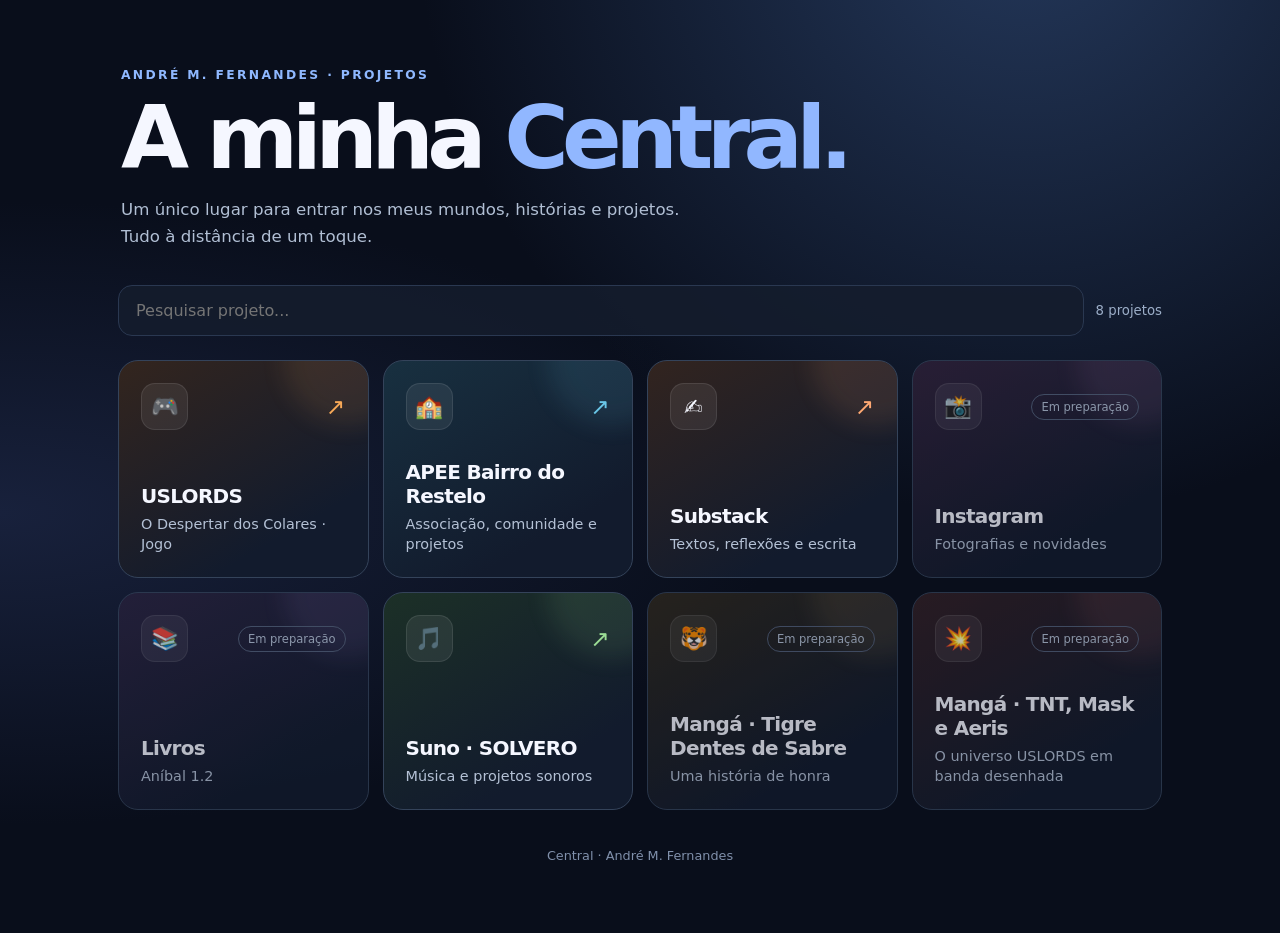
==== index.html @ 6c643849 "Criar página Central responsiva com oito projetos" ====
<!doctype html>
<html lang="pt-PT"><head><meta charset="utf-8"><meta name="viewport" content="width=device-width,initial-scale=1,viewport-fit=cover"><meta name="theme-color" content="#0b1020"><meta name="description" content="Central de projetos criativos de André M. Fernandes"><title>Central — André M. Fernandes</title>
<style>
:root{color-scheme:dark;--bg:#090e1b;--card:#141d30;--stroke:#2a3851;--text:#f5f7ff;--muted:#9caec8}*{box-sizing:border-box}html{scroll-behavior:smooth}body{margin:0;background:radial-gradient(ellipse at 80% -10%,#24385b 0,transparent 42%),radial-gradient(ellipse at 0% 55%,#18213c 0,transparent 43%),var(--bg);color:var(--text);font-family:system-ui,-apple-system,'Segoe UI',sans-serif;min-height:100vh}main{max-width:1080px;margin:auto;padding:clamp(24px,5vw,56px) 18px 70px}.eyebrow{color:#8fb8ff;font-weight:750;font-size:.77rem;letter-spacing:.19em;text-transform:uppercase}header{padding:12px 3px 27px}h1{font-size:clamp(3rem,9vw,5.5rem);letter-spacing:-.075em;line-height:1;margin:12px 0 15px}header p{max-width:560px;color:#b1bfd4;line-height:1.6;margin:0;font-size:1.04rem}.bar{display:flex;align-items:center;gap:12px;flex-wrap:wrap;margin:8px 0 24px}.search{flex:1;min-width:190px;border:1px solid var(--stroke);background:#141d2dd9;border-radius:14px;color:var(--text);padding:15px 17px;font:inherit;outline:none}.search:focus{border-color:#8fb8ff;box-shadow:0 0 0 3px #8fb8ff22}.count{font-size:.83rem;color:var(--muted)}.grid{display:grid;grid-template-columns:repeat(2,minmax(0,1fr));gap:14px}.tile{position:relative;display:flex;min-height:185px;flex-direction:column;justify-content:space-between;gap:23px;text-decoration:none;color:inherit;background:linear-gradient(150deg,var(--tint,#18263d),#121b2d 75%);border:1px solid #34435a;border-radius:20px;padding:22px;transition:transform .18s,border-color .18s,box-shadow .18s;overflow:hidden}.tile:before{content:"";position:absolute;width:130px;height:130px;border-radius:50%;right:-45px;top:-65px;background:var(--accent,#8fb8ff);opacity:.1;filter:blur(12px)}a.tile:hover,a.tile:focus-visible{transform:translateY(-3px);border-color:var(--accent,#8fb8ff);box-shadow:0 15px 36px #0004;outline:none}.top,.bottom{display:flex;align-items:center;justify-content:space-between;gap:10px;position:relative}.symbol{display:grid;place-items:center;width:47px;height:47px;background:#ffffff12;border:1px solid #ffffff18;border-radius:14px;font-size:1.4rem}.arrow{color:var(--accent,#9bb9ff);font-size:1.45rem}.name{font-size:1.25rem;font-weight:780;letter-spacing:-.035em;margin:0 0 6px}.desc{color:#b4c1d5;font-size:.9rem;line-height:1.45;margin:0}.tag{font-size:.72rem;color:#b7c4d8;border:1px solid #536079;border-radius:100px;padding:5px 9px;white-space:nowrap}.disabled{opacity:.74;cursor:default}.disabled .arrow{font-size:.74rem;color:#b7c4d8}.empty{padding:35px;text-align:center;color:var(--muted)}footer{color:#8090ab;font-size:.8rem;text-align:center;margin-top:38px}a{touch-action:manipulation}@media(min-width:850px){.grid{grid-template-columns:repeat(4,minmax(0,1fr))}.tile{min-height:218px}}@media(max-width:520px){.grid{grid-template-columns:1fr;gap:11px}.tile{min-height:128px;padding:18px;gap:15px}.top .symbol{width:41px;height:41px}.name{font-size:1.15rem}header{padding-bottom:23px}}@media(prefers-reduced-motion:reduce){*,*:before,*:after{transition:none!important;scroll-behavior:auto!important}}
</style></head><body><main><header><div class="eyebrow">André M. Fernandes · Projetos</div><h1>A minha <span style="color:#91b7ff">Central.</span></h1><p>Um único lugar para entrar nos meus mundos, histórias e projetos. Tudo à distância de um toque.</p></header><div class="bar"><input class="search" id="search" type="search" placeholder="Pesquisar projeto..." aria-label="Pesquisar projeto"><span class="count" id="count">8 projetos</span></div><section class="grid" id="grid" aria-label="Projetos">
<a class="tile" style="--accent:#f7a958;--tint:#33251e" href="https://xtvback.github.io/uslords-one-line/" target="_blank" rel="noopener noreferrer" data-search="uslords jogo despertar colares"><div class="top"><span class="symbol" aria-hidden="true">🎮</span><span class="arrow" aria-hidden="true">↗</span></div><div><h2 class="name">USLORDS</h2><p class="desc">O Despertar dos Colares · Jogo</p></div></a>
<a class="tile" style="--accent:#69c6e7;--tint:#183040" href="https://apeebairrodorestelo.com/entrada/" target="_blank" rel="noopener noreferrer" data-search="apee bairro restelo associacao escola"><div class="top"><span class="symbol" aria-hidden="true">🏫</span><span class="arrow" aria-hidden="true">↗</span></div><div><h2 class="name">APEE Bairro do Restelo</h2><p class="desc">Associação, comunidade e projetos</p></div></a>
<a class="tile" style="--accent:#ffa973;--tint:#32241f" href="https://substack.com/@andrfernandes1" target="_blank" rel="noopener noreferrer" data-search="substack escrita textos artigos"><div class="top"><span class="symbol" aria-hidden="true">✍️</span><span class="arrow" aria-hidden="true">↗</span></div><div><h2 class="name">Substack</h2><p class="desc">Textos, reflexões e escrita</p></div></a>
<article class="tile disabled" style="--accent:#e69cdb;--tint:#312139" data-search="instagram redes sociais"><div class="top"><span class="symbol" aria-hidden="true">📸</span><span class="tag">Em preparação</span></div><div><h2 class="name">Instagram</h2><p class="desc">Fotografias e novidades</p></div></article>
<article class="tile disabled" style="--accent:#c2a5ff;--tint:#29213c" data-search="livros anibal 1.2 romance"><div class="top"><span class="symbol" aria-hidden="true">📚</span><span class="tag">Em preparação</span></div><div><h2 class="name">Livros</h2><p class="desc">Aníbal 1.2</p></div></article>
<a class="tile" style="--accent:#9cdd95;--tint:#1c3027" href="https://suno.com/@solvero" target="_blank" rel="noopener noreferrer" data-search="suno solvero musica"><div class="top"><span class="symbol" aria-hidden="true">🎵</span><span class="arrow" aria-hidden="true">↗</span></div><div><h2 class="name">Suno · SOLVERO</h2><p class="desc">Música e projetos sonoros</p></div></a>
<article class="tile disabled" style="--accent:#f0c478;--tint:#30291d" data-search="manga tigre dentes sabre honra"><div class="top"><span class="symbol" aria-hidden="true">🐯</span><span class="tag">Em preparação</span></div><div><h2 class="name">Mangá · Tigre Dentes de Sabre</h2><p class="desc">Uma história de honra</p></div></article>
<article class="tile disabled" style="--accent:#ff8888;--tint:#332025" data-search="manga tnt mask aeris uslords"><div class="top"><span class="symbol" aria-hidden="true">💥</span><span class="tag">Em preparação</span></div><div><h2 class="name">Mangá · TNT, Mask e Aeris</h2><p class="desc">O universo USLORDS em banda desenhada</p></div></article>
</section><p class="empty" id="empty" hidden>Nenhum projeto encontrado.</p><footer>Central · André M. Fernandes</footer></main><script>const input=document.getElementById('search'),tiles=[...document.querySelectorAll('.tile')],count=document.getElementById('count'),empty=document.getElementById('empty');input.addEventListener('input',()=>{const q=input.value.normalize('NFD').replace(/[\u0300-\u036f]/g,'').toLowerCase().trim();let n=0;tiles.forEach(t=>{const hay=(t.textContent+' '+t.dataset.search).normalize('NFD').replace(/[\u0300-\u036f]/g,'').toLowerCase();const show=hay.includes(q);t.hidden=!show;t.style.display=show?'':'none';if(show)n++});count.textContent=n+' '+(n===1?'projeto':'projetos');empty.hidden=n!==0})</script></body></html>
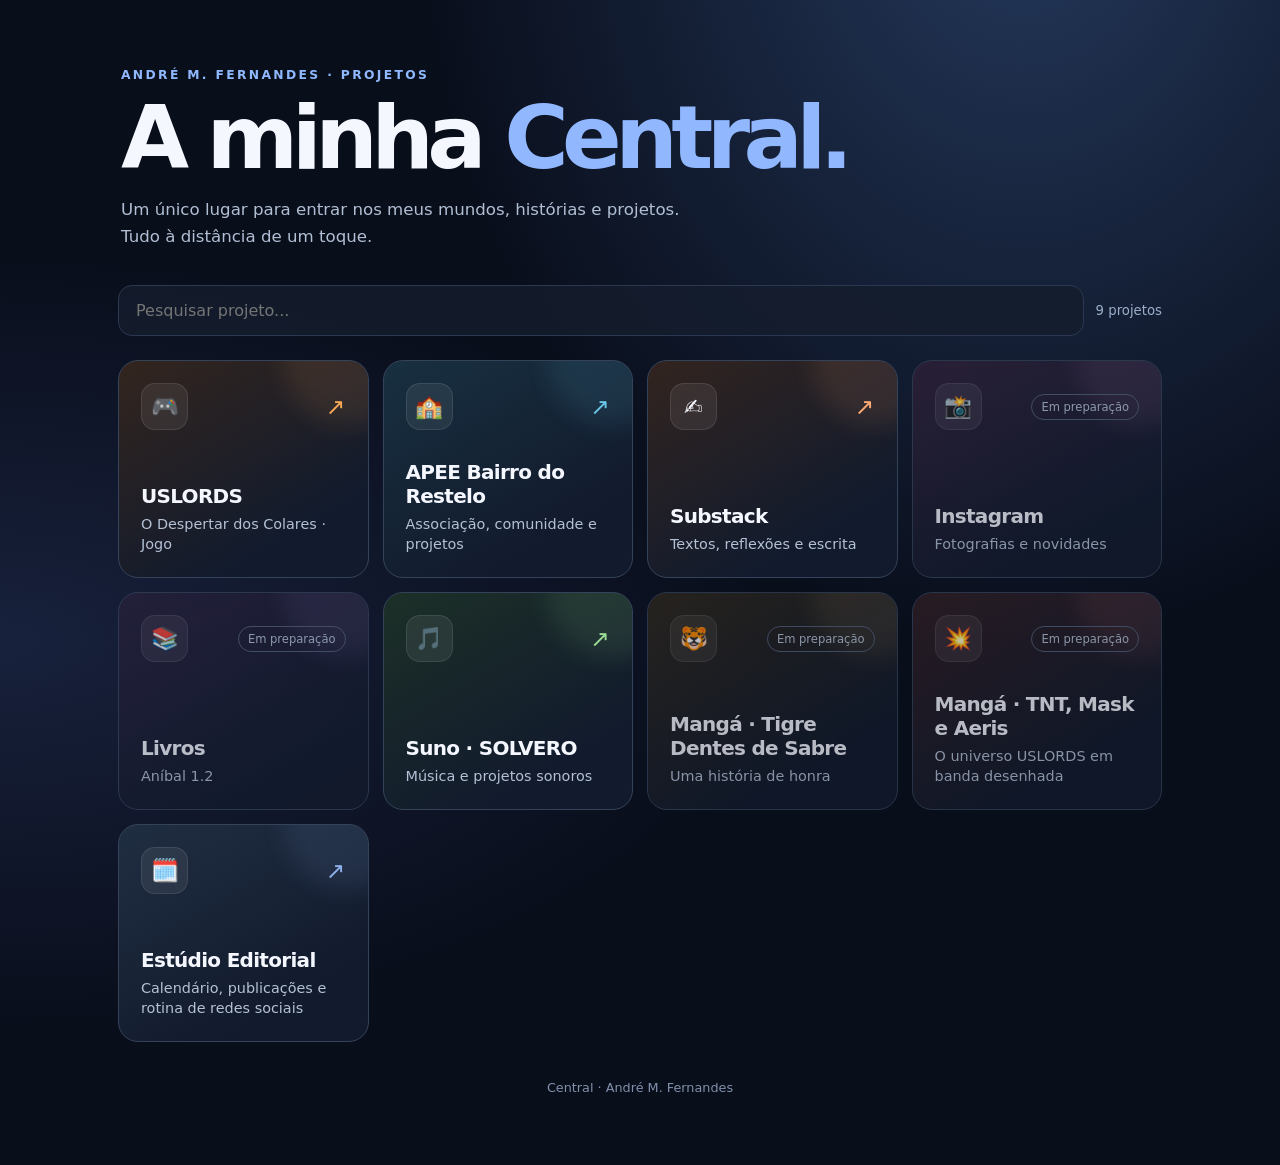
==== commit 022f67ec: "feat(central): adicionar entrada para Estúdio Editorial" ====
--- a/index.html
+++ b/index.html
@@ -2,7 +2,7 @@
 <html lang="pt-PT"><head><meta charset="utf-8"><meta name="viewport" content="width=device-width,initial-scale=1,viewport-fit=cover"><meta name="theme-color" content="#0b1020"><meta name="description" content="Central de projetos criativos de André M. Fernandes"><title>Central — André M. Fernandes</title>
 <style>
 :root{color-scheme:dark;--bg:#090e1b;--card:#141d30;--stroke:#2a3851;--text:#f5f7ff;--muted:#9caec8}*{box-sizing:border-box}html{scroll-behavior:smooth}body{margin:0;background:radial-gradient(ellipse at 80% -10%,#24385b 0,transparent 42%),radial-gradient(ellipse at 0% 55%,#18213c 0,transparent 43%),var(--bg);color:var(--text);font-family:system-ui,-apple-system,'Segoe UI',sans-serif;min-height:100vh}main{max-width:1080px;margin:auto;padding:clamp(24px,5vw,56px) 18px 70px}.eyebrow{color:#8fb8ff;font-weight:750;font-size:.77rem;letter-spacing:.19em;text-transform:uppercase}header{padding:12px 3px 27px}h1{font-size:clamp(3rem,9vw,5.5rem);letter-spacing:-.075em;line-height:1;margin:12px 0 15px}header p{max-width:560px;color:#b1bfd4;line-height:1.6;margin:0;font-size:1.04rem}.bar{display:flex;align-items:center;gap:12px;flex-wrap:wrap;margin:8px 0 24px}.search{flex:1;min-width:190px;border:1px solid var(--stroke);background:#141d2dd9;border-radius:14px;color:var(--text);padding:15px 17px;font:inherit;outline:none}.search:focus{border-color:#8fb8ff;box-shadow:0 0 0 3px #8fb8ff22}.count{font-size:.83rem;color:var(--muted)}.grid{display:grid;grid-template-columns:repeat(2,minmax(0,1fr));gap:14px}.tile{position:relative;display:flex;min-height:185px;flex-direction:column;justify-content:space-between;gap:23px;text-decoration:none;color:inherit;background:linear-gradient(150deg,var(--tint,#18263d),#121b2d 75%);border:1px solid #34435a;border-radius:20px;padding:22px;transition:transform .18s,border-color .18s,box-shadow .18s;overflow:hidden}.tile:before{content:"";position:absolute;width:130px;height:130px;border-radius:50%;right:-45px;top:-65px;background:var(--accent,#8fb8ff);opacity:.1;filter:blur(12px)}a.tile:hover,a.tile:focus-visible{transform:translateY(-3px);border-color:var(--accent,#8fb8ff);box-shadow:0 15px 36px #0004;outline:none}.top,.bottom{display:flex;align-items:center;justify-content:space-between;gap:10px;position:relative}.symbol{display:grid;place-items:center;width:47px;height:47px;background:#ffffff12;border:1px solid #ffffff18;border-radius:14px;font-size:1.4rem}.arrow{color:var(--accent,#9bb9ff);font-size:1.45rem}.name{font-size:1.25rem;font-weight:780;letter-spacing:-.035em;margin:0 0 6px}.desc{color:#b4c1d5;font-size:.9rem;line-height:1.45;margin:0}.tag{font-size:.72rem;color:#b7c4d8;border:1px solid #536079;border-radius:100px;padding:5px 9px;white-space:nowrap}.disabled{opacity:.74;cursor:default}.disabled .arrow{font-size:.74rem;color:#b7c4d8}.empty{padding:35px;text-align:center;color:var(--muted)}footer{color:#8090ab;font-size:.8rem;text-align:center;margin-top:38px}a{touch-action:manipulation}@media(min-width:850px){.grid{grid-template-columns:repeat(4,minmax(0,1fr))}.tile{min-height:218px}}@media(max-width:520px){.grid{grid-template-columns:1fr;gap:11px}.tile{min-height:128px;padding:18px;gap:15px}.top .symbol{width:41px;height:41px}.name{font-size:1.15rem}header{padding-bottom:23px}}@media(prefers-reduced-motion:reduce){*,*:before,*:after{transition:none!important;scroll-behavior:auto!important}}
-</style></head><body><main><header><div class="eyebrow">André M. Fernandes · Projetos</div><h1>A minha <span style="color:#91b7ff">Central.</span></h1><p>Um único lugar para entrar nos meus mundos, histórias e projetos. Tudo à distância de um toque.</p></header><div class="bar"><input class="search" id="search" type="search" placeholder="Pesquisar projeto..." aria-label="Pesquisar projeto"><span class="count" id="count">8 projetos</span></div><section class="grid" id="grid" aria-label="Projetos">
+</style></head><body><main><header><div class="eyebrow">André M. Fernandes · Projetos</div><h1>A minha <span style="color:#91b7ff">Central.</span></h1><p>Um único lugar para entrar nos meus mundos, histórias e projetos. Tudo à distância de um toque.</p></header><div class="bar"><input class="search" id="search" type="search" placeholder="Pesquisar projeto..." aria-label="Pesquisar projeto"><span class="count" id="count">9 projetos</span></div><section class="grid" id="grid" aria-label="Projetos">
 <a class="tile" style="--accent:#f7a958;--tint:#33251e" href="https://xtvback.github.io/uslords-one-line/" target="_blank" rel="noopener noreferrer" data-search="uslords jogo despertar colares"><div class="top"><span class="symbol" aria-hidden="true">🎮</span><span class="arrow" aria-hidden="true">↗</span></div><div><h2 class="name">USLORDS</h2><p class="desc">O Despertar dos Colares · Jogo</p></div></a>
 <a class="tile" style="--accent:#69c6e7;--tint:#183040" href="https://apeebairrodorestelo.com/entrada/" target="_blank" rel="noopener noreferrer" data-search="apee bairro restelo associacao escola"><div class="top"><span class="symbol" aria-hidden="true">🏫</span><span class="arrow" aria-hidden="true">↗</span></div><div><h2 class="name">APEE Bairro do Restelo</h2><p class="desc">Associação, comunidade e projetos</p></div></a>
 <a class="tile" style="--accent:#ffa973;--tint:#32241f" href="https://substack.com/@andrfernandes1" target="_blank" rel="noopener noreferrer" data-search="substack escrita textos artigos"><div class="top"><span class="symbol" aria-hidden="true">✍️</span><span class="arrow" aria-hidden="true">↗</span></div><div><h2 class="name">Substack</h2><p class="desc">Textos, reflexões e escrita</p></div></a>
@@ -11,4 +11,5 @@
 <a class="tile" style="--accent:#9cdd95;--tint:#1c3027" href="https://suno.com/@solvero" target="_blank" rel="noopener noreferrer" data-search="suno solvero musica"><div class="top"><span class="symbol" aria-hidden="true">🎵</span><span class="arrow" aria-hidden="true">↗</span></div><div><h2 class="name">Suno · SOLVERO</h2><p class="desc">Música e projetos sonoros</p></div></a>
 <article class="tile disabled" style="--accent:#f0c478;--tint:#30291d" data-search="manga tigre dentes sabre honra"><div class="top"><span class="symbol" aria-hidden="true">🐯</span><span class="tag">Em preparação</span></div><div><h2 class="name">Mangá · Tigre Dentes de Sabre</h2><p class="desc">Uma história de honra</p></div></article>
 <article class="tile disabled" style="--accent:#ff8888;--tint:#332025" data-search="manga tnt mask aeris uslords"><div class="top"><span class="symbol" aria-hidden="true">💥</span><span class="tag">Em preparação</span></div><div><h2 class="name">Mangá · TNT, Mask e Aeris</h2><p class="desc">O universo USLORDS em banda desenhada</p></div></article>
+<a class="tile" style="--accent:#8eb1eb;--tint:#202e42" href="./editorial/" data-search="estudio editorial threads metricool calendario publicacoes posts planeamento redes sociais"><div class="top"><span class="symbol" aria-hidden="true">🗓️</span><span class="arrow" aria-hidden="true">↗</span></div><div><h2 class="name">Estúdio Editorial</h2><p class="desc">Calendário, publicações e rotina de redes sociais</p></div></a>
 </section><p class="empty" id="empty" hidden>Nenhum projeto encontrado.</p><footer>Central · André M. Fernandes</footer></main><script>const input=document.getElementById('search'),tiles=[...document.querySelectorAll('.tile')],count=document.getElementById('count'),empty=document.getElementById('empty');input.addEventListener('input',()=>{const q=input.value.normalize('NFD').replace(/[\u0300-\u036f]/g,'').toLowerCase().trim();let n=0;tiles.forEach(t=>{const hay=(t.textContent+' '+t.dataset.search).normalize('NFD').replace(/[\u0300-\u036f]/g,'').toLowerCase();const show=hay.includes(q);t.hidden=!show;t.style.display=show?'':'none';if(show)n++});count.textContent=n+' '+(n===1?'projeto':'projetos');empty.hidden=n!==0})</script></body></html>
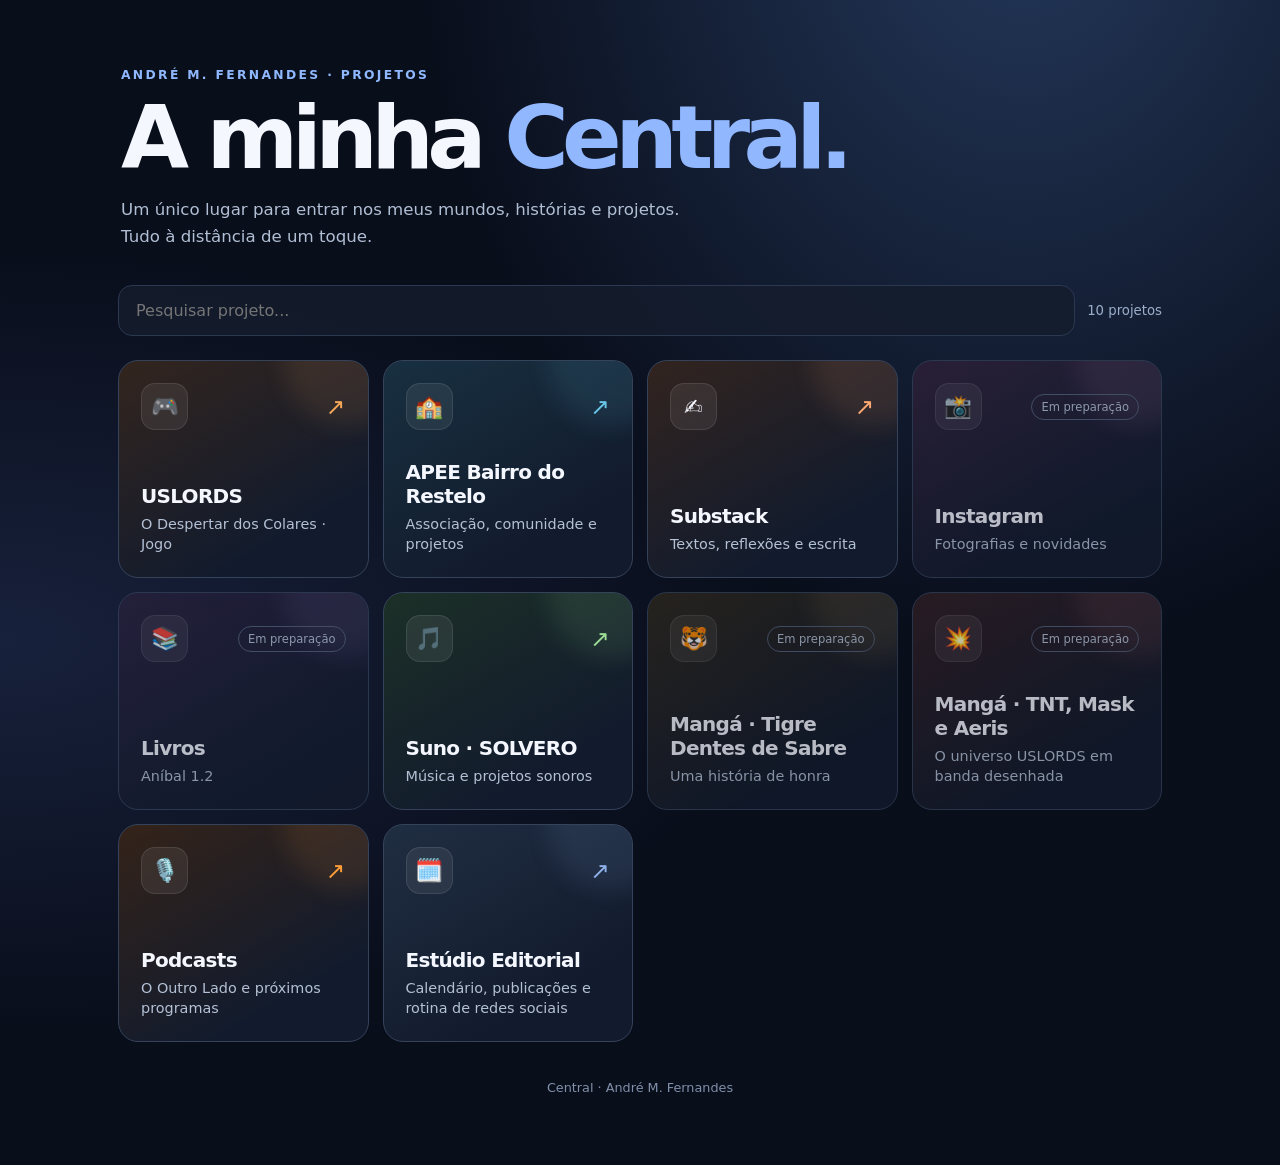
==== commit cb0fc475: "Adicionar Podcasts à Central" ====
--- a/index.html
+++ b/index.html
@@ -2,7 +2,7 @@
 <html lang="pt-PT"><head><meta charset="utf-8"><meta name="viewport" content="width=device-width,initial-scale=1,viewport-fit=cover"><meta name="theme-color" content="#0b1020"><meta name="description" content="Central de projetos criativos de André M. Fernandes"><title>Central — André M. Fernandes</title>
 <style>
 :root{color-scheme:dark;--bg:#090e1b;--card:#141d30;--stroke:#2a3851;--text:#f5f7ff;--muted:#9caec8}*{box-sizing:border-box}html{scroll-behavior:smooth}body{margin:0;background:radial-gradient(ellipse at 80% -10%,#24385b 0,transparent 42%),radial-gradient(ellipse at 0% 55%,#18213c 0,transparent 43%),var(--bg);color:var(--text);font-family:system-ui,-apple-system,'Segoe UI',sans-serif;min-height:100vh}main{max-width:1080px;margin:auto;padding:clamp(24px,5vw,56px) 18px 70px}.eyebrow{color:#8fb8ff;font-weight:750;font-size:.77rem;letter-spacing:.19em;text-transform:uppercase}header{padding:12px 3px 27px}h1{font-size:clamp(3rem,9vw,5.5rem);letter-spacing:-.075em;line-height:1;margin:12px 0 15px}header p{max-width:560px;color:#b1bfd4;line-height:1.6;margin:0;font-size:1.04rem}.bar{display:flex;align-items:center;gap:12px;flex-wrap:wrap;margin:8px 0 24px}.search{flex:1;min-width:190px;border:1px solid var(--stroke);background:#141d2dd9;border-radius:14px;color:var(--text);padding:15px 17px;font:inherit;outline:none}.search:focus{border-color:#8fb8ff;box-shadow:0 0 0 3px #8fb8ff22}.count{font-size:.83rem;color:var(--muted)}.grid{display:grid;grid-template-columns:repeat(2,minmax(0,1fr));gap:14px}.tile{position:relative;display:flex;min-height:185px;flex-direction:column;justify-content:space-between;gap:23px;text-decoration:none;color:inherit;background:linear-gradient(150deg,var(--tint,#18263d),#121b2d 75%);border:1px solid #34435a;border-radius:20px;padding:22px;transition:transform .18s,border-color .18s,box-shadow .18s;overflow:hidden}.tile:before{content:"";position:absolute;width:130px;height:130px;border-radius:50%;right:-45px;top:-65px;background:var(--accent,#8fb8ff);opacity:.1;filter:blur(12px)}a.tile:hover,a.tile:focus-visible{transform:translateY(-3px);border-color:var(--accent,#8fb8ff);box-shadow:0 15px 36px #0004;outline:none}.top,.bottom{display:flex;align-items:center;justify-content:space-between;gap:10px;position:relative}.symbol{display:grid;place-items:center;width:47px;height:47px;background:#ffffff12;border:1px solid #ffffff18;border-radius:14px;font-size:1.4rem}.arrow{color:var(--accent,#9bb9ff);font-size:1.45rem}.name{font-size:1.25rem;font-weight:780;letter-spacing:-.035em;margin:0 0 6px}.desc{color:#b4c1d5;font-size:.9rem;line-height:1.45;margin:0}.tag{font-size:.72rem;color:#b7c4d8;border:1px solid #536079;border-radius:100px;padding:5px 9px;white-space:nowrap}.disabled{opacity:.74;cursor:default}.disabled .arrow{font-size:.74rem;color:#b7c4d8}.empty{padding:35px;text-align:center;color:var(--muted)}footer{color:#8090ab;font-size:.8rem;text-align:center;margin-top:38px}a{touch-action:manipulation}@media(min-width:850px){.grid{grid-template-columns:repeat(4,minmax(0,1fr))}.tile{min-height:218px}}@media(max-width:520px){.grid{grid-template-columns:1fr;gap:11px}.tile{min-height:128px;padding:18px;gap:15px}.top .symbol{width:41px;height:41px}.name{font-size:1.15rem}header{padding-bottom:23px}}@media(prefers-reduced-motion:reduce){*,*:before,*:after{transition:none!important;scroll-behavior:auto!important}}
-</style></head><body><main><header><div class="eyebrow">André M. Fernandes · Projetos</div><h1>A minha <span style="color:#91b7ff">Central.</span></h1><p>Um único lugar para entrar nos meus mundos, histórias e projetos. Tudo à distância de um toque.</p></header><div class="bar"><input class="search" id="search" type="search" placeholder="Pesquisar projeto..." aria-label="Pesquisar projeto"><span class="count" id="count">9 projetos</span></div><section class="grid" id="grid" aria-label="Projetos">
+</style></head><body><main><header><div class="eyebrow">André M. Fernandes · Projetos</div><h1>A minha <span style="color:#91b7ff">Central.</span></h1><p>Um único lugar para entrar nos meus mundos, histórias e projetos. Tudo à distância de um toque.</p></header><div class="bar"><input class="search" id="search" type="search" placeholder="Pesquisar projeto..." aria-label="Pesquisar projeto"><span class="count" id="count">10 projetos</span></div><section class="grid" id="grid" aria-label="Projetos">
 <a class="tile" style="--accent:#f7a958;--tint:#33251e" href="https://xtvback.github.io/uslords-one-line/" target="_blank" rel="noopener noreferrer" data-search="uslords jogo despertar colares"><div class="top"><span class="symbol" aria-hidden="true">🎮</span><span class="arrow" aria-hidden="true">↗</span></div><div><h2 class="name">USLORDS</h2><p class="desc">O Despertar dos Colares · Jogo</p></div></a>
 <a class="tile" style="--accent:#69c6e7;--tint:#183040" href="https://apeebairrodorestelo.com/entrada/" target="_blank" rel="noopener noreferrer" data-search="apee bairro restelo associacao escola"><div class="top"><span class="symbol" aria-hidden="true">🏫</span><span class="arrow" aria-hidden="true">↗</span></div><div><h2 class="name">APEE Bairro do Restelo</h2><p class="desc">Associação, comunidade e projetos</p></div></a>
 <a class="tile" style="--accent:#ffa973;--tint:#32241f" href="https://substack.com/@andrfernandes1" target="_blank" rel="noopener noreferrer" data-search="substack escrita textos artigos"><div class="top"><span class="symbol" aria-hidden="true">✍️</span><span class="arrow" aria-hidden="true">↗</span></div><div><h2 class="name">Substack</h2><p class="desc">Textos, reflexões e escrita</p></div></a>
@@ -11,5 +11,6 @@
 <a class="tile" style="--accent:#9cdd95;--tint:#1c3027" href="https://suno.com/@solvero" target="_blank" rel="noopener noreferrer" data-search="suno solvero musica"><div class="top"><span class="symbol" aria-hidden="true">🎵</span><span class="arrow" aria-hidden="true">↗</span></div><div><h2 class="name">Suno · SOLVERO</h2><p class="desc">Música e projetos sonoros</p></div></a>
 <article class="tile disabled" style="--accent:#f0c478;--tint:#30291d" data-search="manga tigre dentes sabre honra"><div class="top"><span class="symbol" aria-hidden="true">🐯</span><span class="tag">Em preparação</span></div><div><h2 class="name">Mangá · Tigre Dentes de Sabre</h2><p class="desc">Uma história de honra</p></div></article>
 <article class="tile disabled" style="--accent:#ff8888;--tint:#332025" data-search="manga tnt mask aeris uslords"><div class="top"><span class="symbol" aria-hidden="true">💥</span><span class="tag">Em preparação</span></div><div><h2 class="name">Mangá · TNT, Mask e Aeris</h2><p class="desc">O universo USLORDS em banda desenhada</p></div></article>
+<a class="tile" style="--accent:#ff9e39;--tint:#342319" href="./podcasts/" data-search="podcasts podcast o outro lado audio spotify conversas"><div class="top"><span class="symbol" aria-hidden="true">🎙️</span><span class="arrow" aria-hidden="true">↗</span></div><div><h2 class="name">Podcasts</h2><p class="desc">O Outro Lado e próximos programas</p></div></a>
 <a class="tile" style="--accent:#8eb1eb;--tint:#202e42" href="./editorial/" data-search="estudio editorial threads metricool calendario publicacoes posts planeamento redes sociais"><div class="top"><span class="symbol" aria-hidden="true">🗓️</span><span class="arrow" aria-hidden="true">↗</span></div><div><h2 class="name">Estúdio Editorial</h2><p class="desc">Calendário, publicações e rotina de redes sociais</p></div></a>
 </section><p class="empty" id="empty" hidden>Nenhum projeto encontrado.</p><footer>Central · André M. Fernandes</footer></main><script>const input=document.getElementById('search'),tiles=[...document.querySelectorAll('.tile')],count=document.getElementById('count'),empty=document.getElementById('empty');input.addEventListener('input',()=>{const q=input.value.normalize('NFD').replace(/[\u0300-\u036f]/g,'').toLowerCase().trim();let n=0;tiles.forEach(t=>{const hay=(t.textContent+' '+t.dataset.search).normalize('NFD').replace(/[\u0300-\u036f]/g,'').toLowerCase();const show=hay.includes(q);t.hidden=!show;t.style.display=show?'':'none';if(show)n++});count.textContent=n+' '+(n===1?'projeto':'projetos');empty.hidden=n!==0})</script></body></html>
